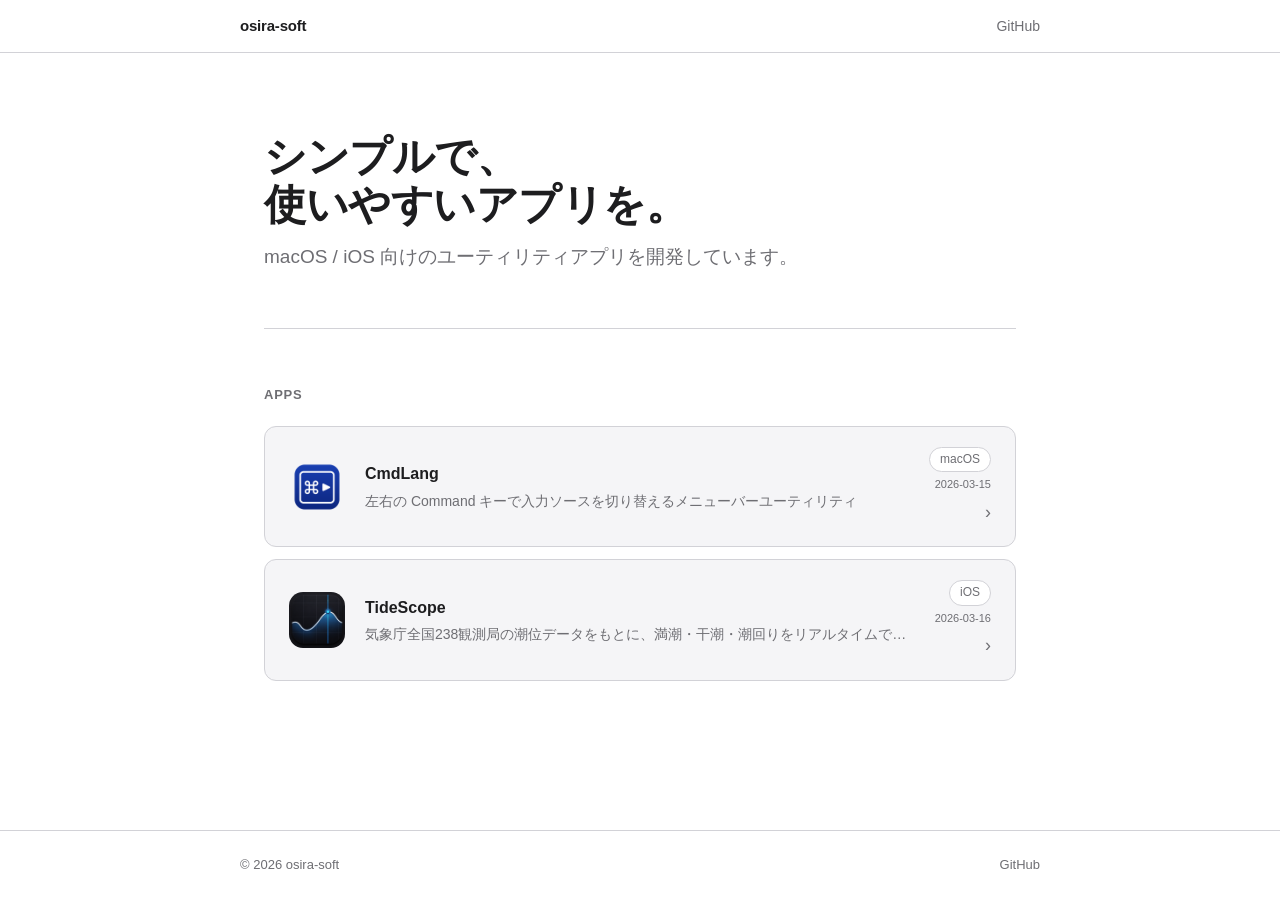
==== index.html @ 42b9dfdc "UPD デザイン変更" ====
<!DOCTYPE html>
<html lang="ja">
<head>
  <meta charset="UTF-8">
  <meta name="viewport" content="width=device-width, initial-scale=1.0">
  <title>osira-soft</title>
  <meta name="description" content="osira-soft が開発する macOS / iOS アプリの一覧です。">
  <link rel="icon" type="image/svg+xml" href="/logo.svg">
  <link rel="stylesheet" href="style.css">
</head>
<body>

<header>
  <div class="header-inner">
    <a href="index.html" class="header-logo">osira-soft</a>
    <nav>
      <a href="https://github.com/osira-soft">GitHub</a>
    </nav>
  </div>
</header>

<main class="page">
  <div class="top-hero">
    <h1>シンプルで、<br>使いやすいアプリを。</h1>
    <p>macOS / iOS 向けのユーティリティアプリを開発しています。</p>
  </div>

  <div class="apps-section">
    <h2>Apps</h2>
    <div class="app-list">

      <a href="cmdlang/index.html" class="app-card">
        <img src="cmdlang/icon.png" alt="CmdLang" class="app-icon">
        <div class="app-info">
          <h3>CmdLang</h3>
          <p>左右の Command キーで入力ソースを切り替えるメニューバーユーティリティ</p>
        </div>
        <div class="app-meta">
          <span class="badge macos">macOS</span>
          <span class="app-updated">2026-03-15</span>
          <span class="arrow">›</span>
        </div>
      </a>

      <a href="tidescope/index.html" class="app-card">
        <img src="tidescope/icon.png" alt="TideScope" class="app-icon">
        <div class="app-info">
          <h3>TideScope</h3>
          <p>気象庁全国238観測局の潮位データをもとに、満潮・干潮・潮回りをリアルタイムで確認</p>
        </div>
        <div class="app-meta">
          <span class="badge ios">iOS</span>
          <span class="app-updated">2026-03-16</span>
          <span class="arrow">›</span>
        </div>
      </a>

      <!-- 今後のアプリはここに追加 -->

    </div>
  </div>
</main>

<footer>
  <div class="footer-inner">
    <span>© 2026 osira-soft</span>
    <div class="footer-links">
      <a href="https://github.com/osira-soft">GitHub</a>
    </div>
  </div>
</footer>

</body>
</html>
---- style.css ----
*, *::before, *::after {
  box-sizing: border-box;
  margin: 0;
  padding: 0;
}

:root {
  --bg: #ffffff;
  --surface: #f5f5f7;
  --border: #d2d2d7;
  --text: #1d1d1f;
  --text-secondary: #6e6e73;
  --accent: #0071e3;
  --accent-hover: #0077ed;
  --radius: 12px;
  --max-width: 800px;
}

@media (prefers-color-scheme: dark) {
  :root {
    --bg: #000000;
    --surface: #1c1c1e;
    --border: #38383a;
    --text: #f5f5f7;
    --text-secondary: #98989d;
    --accent: #2997ff;
    --accent-hover: #47a6ff;
  }
}

html {
  font-family: -apple-system, BlinkMacSystemFont, "Helvetica Neue", Arial, sans-serif;
  font-size: 17px;
  line-height: 1.6;
  color: var(--text);
  background: var(--bg);
  -webkit-font-smoothing: antialiased;
}

body {
  min-height: 100vh;
  display: flex;
  flex-direction: column;
}

a {
  color: var(--accent);
  text-decoration: none;
}
a:hover {
  text-decoration: underline;
}

/* ── Header ── */
header {
  border-bottom: 1px solid var(--border);
  padding: 0 24px;
}
.header-inner {
  max-width: var(--max-width);
  margin: 0 auto;
  height: 52px;
  display: flex;
  align-items: center;
  justify-content: space-between;
}
.header-logo {
  font-size: 15px;
  font-weight: 600;
  color: var(--text);
  text-decoration: none;
  letter-spacing: -0.2px;
}
.header-logo:hover {
  text-decoration: none;
}
nav {
  display: flex;
  gap: 24px;
}
nav a {
  font-size: 14px;
  color: var(--text-secondary);
}
nav a:hover {
  color: var(--text);
  text-decoration: none;
}

/* ── Page wrapper ── */
.page {
  max-width: var(--max-width);
  margin: 0 auto;
  padding: 0 24px;
  width: 100%;
}

/* ── Hero (top page) ── */
.top-hero {
  padding: 80px 0 56px;
  border-bottom: 1px solid var(--border);
}
.top-hero h1 {
  font-size: 42px;
  font-weight: 700;
  letter-spacing: -0.5px;
  line-height: 1.15;
  margin-bottom: 12px;
}
.top-hero p {
  font-size: 19px;
  color: var(--text-secondary);
}

/* ── Apps list ── */
.apps-section {
  padding: 56px 0;
}
.apps-section h2 {
  font-size: 13px;
  font-weight: 600;
  text-transform: uppercase;
  letter-spacing: 0.06em;
  color: var(--text-secondary);
  margin-bottom: 20px;
}
.app-list {
  display: flex;
  flex-direction: column;
  gap: 12px;
}
.app-card {
  display: flex;
  align-items: center;
  gap: 20px;
  padding: 20px 24px;
  background: var(--surface);
  border: 1px solid var(--border);
  border-radius: var(--radius);
  text-decoration: none;
  color: var(--text);
  transition: background 0.1s;
}
.app-card:hover {
  background: var(--border);
  text-decoration: none;
}
.app-icon {
  width: 56px;
  height: 56px;
  border-radius: 14px;
  flex-shrink: 0;
  object-fit: contain;
}
.app-info {
  flex: 1;
  min-width: 0;
}
.app-info h3 {
  font-size: 16px;
  font-weight: 600;
  margin-bottom: 3px;
}
.app-info p {
  font-size: 14px;
  color: var(--text-secondary);
  white-space: nowrap;
  overflow: hidden;
  text-overflow: ellipsis;
}
.app-meta {
  display: flex;
  flex-direction: column;
  align-items: flex-end;
  gap: 4px;
  flex-shrink: 0;
}
.app-updated {
  font-size: 11px;
  color: var(--text-secondary);
}
.badge {
  display: inline-block;
  padding: 2px 10px;
  border-radius: 980px;
  font-size: 12px;
  font-weight: 500;
  background: var(--bg);
  border: 1px solid var(--border);
  color: var(--text-secondary);
}
.badge.macos { color: #6e6e73; }
.badge.ios   { color: #6e6e73; }
.arrow {
  color: var(--text-secondary);
  font-size: 18px;
}

/* ── App hero (individual page) ── */
.app-hero {
  padding: 64px 0 52px;
  border-bottom: 1px solid var(--border);
}
.app-hero-title {
  display: flex;
  align-items: center;
  gap: 16px;
  margin-bottom: 16px;
}
.app-hero-icon {
  width: 56px;
  height: 56px;
  border-radius: 14px;
  object-fit: contain;
  flex-shrink: 0;
}
.app-hero h1 {
  font-size: 40px;
  font-weight: 700;
  letter-spacing: -0.4px;
  margin-bottom: 10px;
}
.app-hero .tagline {
  font-size: 20px;
  color: var(--text-secondary);
  margin-bottom: 28px;
}
.btn {
  display: inline-block;
  padding: 11px 26px;
  background: var(--accent);
  color: #fff;
  border-radius: 980px;
  font-size: 15px;
  font-weight: 500;
  transition: background 0.15s;
  text-decoration: none;
}
.btn:hover {
  background: var(--accent-hover);
  text-decoration: none;
}
.btn-ghost {
  background: transparent;
  color: var(--accent);
  border: 1px solid var(--border);
  margin-left: 10px;
}
.btn-ghost:hover {
  background: var(--surface);
}
.app-hero-sub {
  margin-top: 16px;
  font-size: 13px;
  color: var(--text-secondary);
}

/* ── Section ── */
.section {
  padding: 52px 0;
  border-bottom: 1px solid var(--border);
}
.section-label {
  font-size: 13px;
  font-weight: 600;
  text-transform: uppercase;
  letter-spacing: 0.06em;
  color: var(--accent);
  margin-bottom: 10px;
}
.section-title {
  font-size: 28px;
  font-weight: 700;
  letter-spacing: -0.3px;
  margin-bottom: 10px;
}
.section-desc {
  font-size: 16px;
  color: var(--text-secondary);
  margin-bottom: 32px;
}

/* ── Features grid ── */
.features-grid {
  display: grid;
  grid-template-columns: repeat(auto-fit, minmax(190px, 1fr));
  gap: 12px;
}
.feature-card {
  background: var(--surface);
  border: 1px solid var(--border);
  border-radius: var(--radius);
  padding: 20px;
}
.feature-icon {
  font-size: 24px;
  margin-bottom: 10px;
}
.feature-card h3 {
  font-size: 14px;
  font-weight: 600;
  margin-bottom: 5px;
}
.feature-card p {
  font-size: 13px;
  color: var(--text-secondary);
  line-height: 1.5;
}

/* ── How steps ── */
.how-steps {
  border: 1px solid var(--border);
  border-radius: var(--radius);
  overflow: hidden;
}
.how-step {
  display: flex;
  align-items: flex-start;
  gap: 18px;
  padding: 20px 24px;
  background: var(--surface);
}
.how-step + .how-step {
  border-top: 1px solid var(--border);
}
.step-num {
  flex-shrink: 0;
  width: 26px;
  height: 26px;
  border-radius: 50%;
  background: var(--accent);
  color: #fff;
  font-size: 12px;
  font-weight: 700;
  display: flex;
  align-items: center;
  justify-content: center;
}
.how-step h3 {
  font-size: 14px;
  font-weight: 600;
  margin-bottom: 3px;
}
.how-step p {
  font-size: 13px;
  color: var(--text-secondary);
}

/* ── Requirements ── */
.req-list {
  list-style: none;
  border: 1px solid var(--border);
  border-radius: var(--radius);
  overflow: hidden;
}
.req-list li {
  display: flex;
  justify-content: space-between;
  padding: 13px 20px;
  font-size: 14px;
  background: var(--surface);
}
.req-list li + li {
  border-top: 1px solid var(--border);
}
.req-list .label {
  color: var(--text-secondary);
}

/* ── Privacy prose ── */
.prose {
  padding: 64px 0;
}
.prose h1 {
  font-size: 34px;
  font-weight: 700;
  margin-bottom: 6px;
}
.prose .updated {
  font-size: 14px;
  color: var(--text-secondary);
  margin-bottom: 48px;
}
.prose h2 {
  font-size: 20px;
  font-weight: 600;
  margin: 36px 0 10px;
}
.prose p, .prose ul {
  font-size: 15px;
  color: var(--text-secondary);
  line-height: 1.7;
}
.prose ul {
  padding-left: 22px;
  margin-top: 6px;
}
.prose ul li { margin-bottom: 4px; }

/* ── Mockup ── */
.mockup {
  background: var(--surface);
  border: 1px solid var(--border);
  border-radius: var(--radius);
  overflow: hidden;
}
.mockup-bar {
  height: 34px;
  background: var(--border);
  display: flex;
  align-items: center;
  padding: 0 14px;
  gap: 7px;
}
.dot {
  width: 11px;
  height: 11px;
  border-radius: 50%;
  background: var(--text-secondary);
  opacity: 0.35;
}
.mockup-body {
  padding: 32px 20px;
  display: flex;
  flex-direction: column;
  gap: 8px;
}
.menu-item {
  display: flex;
  align-items: center;
  gap: 10px;
  padding: 7px 12px;
  border-radius: 7px;
  font-size: 13px;
}
.menu-item.active {
  background: var(--accent);
  color: #fff;
}
.menu-item .shortcut {
  margin-left: auto;
  opacity: 0.6;
  font-size: 11px;
  font-family: monospace;
}
.menu-divider {
  height: 1px;
  background: var(--border);
  margin: 2px 0;
}
.menubar-row {
  display: flex;
  align-items: center;
  justify-content: flex-end;
  gap: 14px;
  font-size: 12px;
  padding: 6px 14px;
  border-bottom: 1px solid var(--border);
  color: var(--text-secondary);
}
.menubar-badge {
  background: var(--bg);
  border: 1px solid var(--border);
  border-radius: 4px;
  padding: 2px 7px;
  font-size: 11px;
  font-weight: 500;
  color: var(--text);
}

/* ── Footer ── */
footer {
  margin-top: auto;
  border-top: 1px solid var(--border);
  padding: 24px;
  font-size: 13px;
  color: var(--text-secondary);
}
.footer-inner {
  max-width: var(--max-width);
  margin: 0 auto;
  display: flex;
  justify-content: space-between;
  align-items: center;
  gap: 16px;
  flex-wrap: wrap;
}
.footer-links {
  display: flex;
  gap: 18px;
}
.footer-links a {
  color: var(--text-secondary);
}
.footer-links a:hover {
  color: var(--text);
}

@media (max-width: 600px) {
  .top-hero h1 { font-size: 30px; }
  .app-hero h1 { font-size: 30px; }
  .app-hero .tagline { font-size: 17px; }
  .section-title { font-size: 23px; }
  .btn-ghost { display: none; }
  .footer-inner { flex-direction: column; align-items: flex-start; }
}
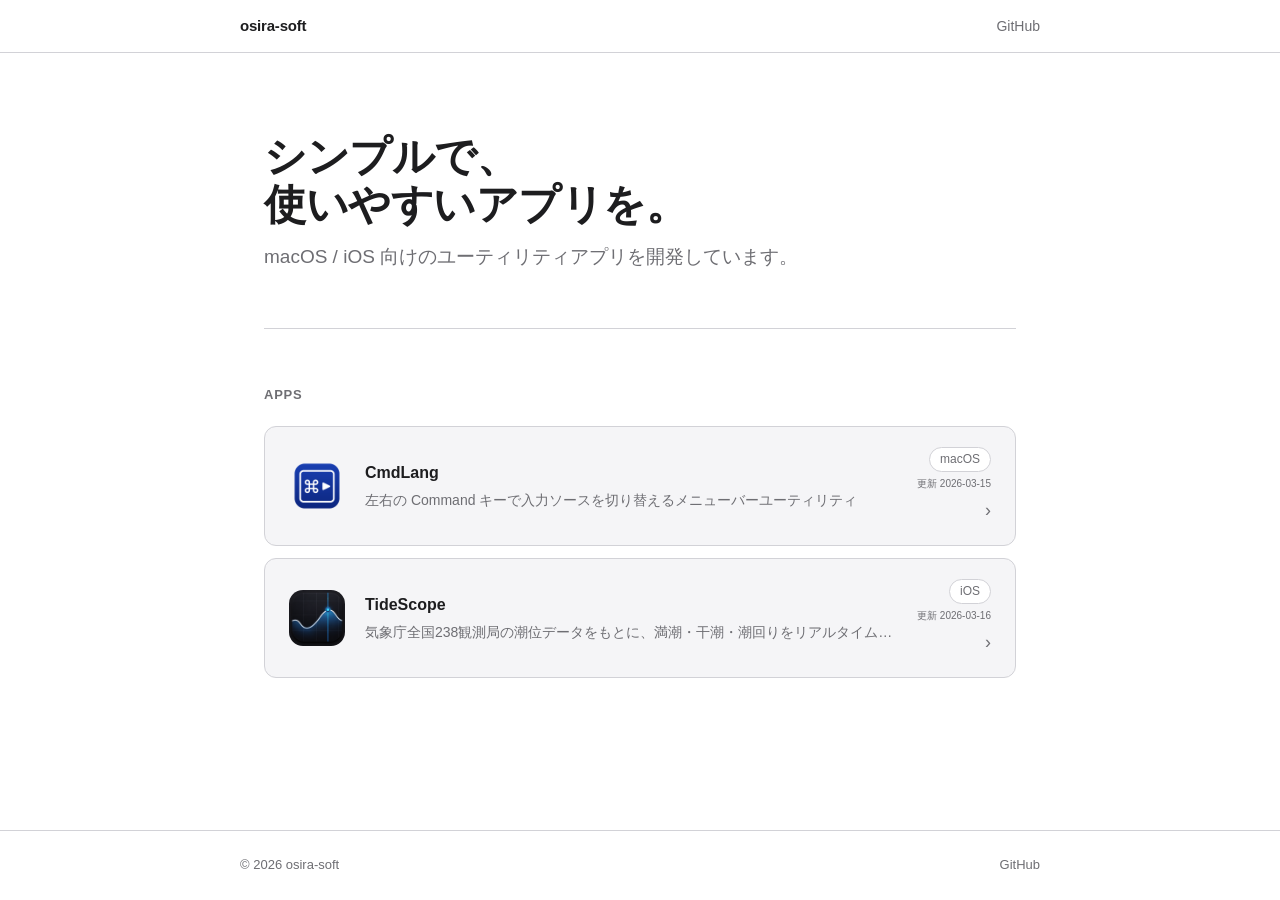
==== commit 56c41e2e: "UPD デザイン変更" ====
--- a/index.html
+++ b/index.html
@@ -37,7 +37,7 @@
         </div>
         <div class="app-meta">
           <span class="badge macos">macOS</span>
-          <span class="app-updated">2026-03-15</span>
+          <span class="app-updated">更新 2026-03-15</span>
           <span class="arrow">›</span>
         </div>
       </a>
@@ -50,7 +50,7 @@
         </div>
         <div class="app-meta">
           <span class="badge ios">iOS</span>
-          <span class="app-updated">2026-03-16</span>
+          <span class="app-updated">更新 2026-03-16</span>
           <span class="arrow">›</span>
         </div>
       </a>
--- a/style.css
+++ b/style.css
@@ -176,7 +176,7 @@
   flex-shrink: 0;
 }
 .app-updated {
-  font-size: 11px;
+  font-size: 10px;
   color: var(--text-secondary);
 }
 .badge {
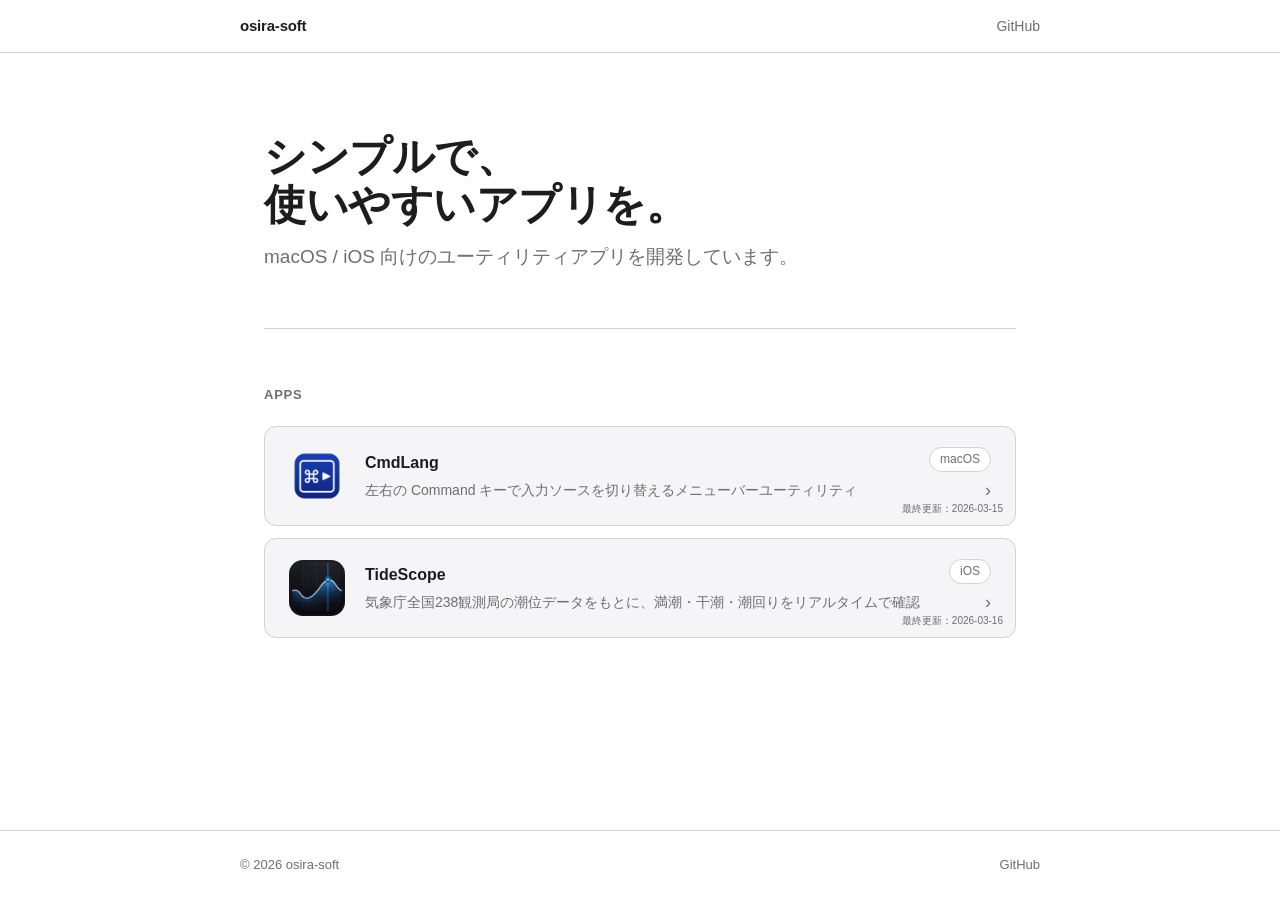
==== commit 221401ad: "UPD デザイン変更" ====
--- a/index.html
+++ b/index.html
@@ -37,9 +37,9 @@
         </div>
         <div class="app-meta">
           <span class="badge macos">macOS</span>
-          <span class="app-updated">更新 2026-03-15</span>
           <span class="arrow">›</span>
         </div>
+        <span class="app-updated">最終更新：2026-03-15</span>
       </a>
 
       <a href="tidescope/index.html" class="app-card">
@@ -50,9 +50,9 @@
         </div>
         <div class="app-meta">
           <span class="badge ios">iOS</span>
-          <span class="app-updated">更新 2026-03-16</span>
           <span class="arrow">›</span>
         </div>
+        <span class="app-updated">最終更新：2026-03-16</span>
       </a>
 
       <!-- 今後のアプリはここに追加 -->
--- a/style.css
+++ b/style.css
@@ -130,6 +130,7 @@
   gap: 12px;
 }
 .app-card {
+  position: relative;
   display: flex;
   align-items: center;
   gap: 20px;
@@ -176,6 +177,9 @@
   flex-shrink: 0;
 }
 .app-updated {
+  position: absolute;
+  bottom: 8px;
+  right: 12px;
   font-size: 10px;
   color: var(--text-secondary);
 }
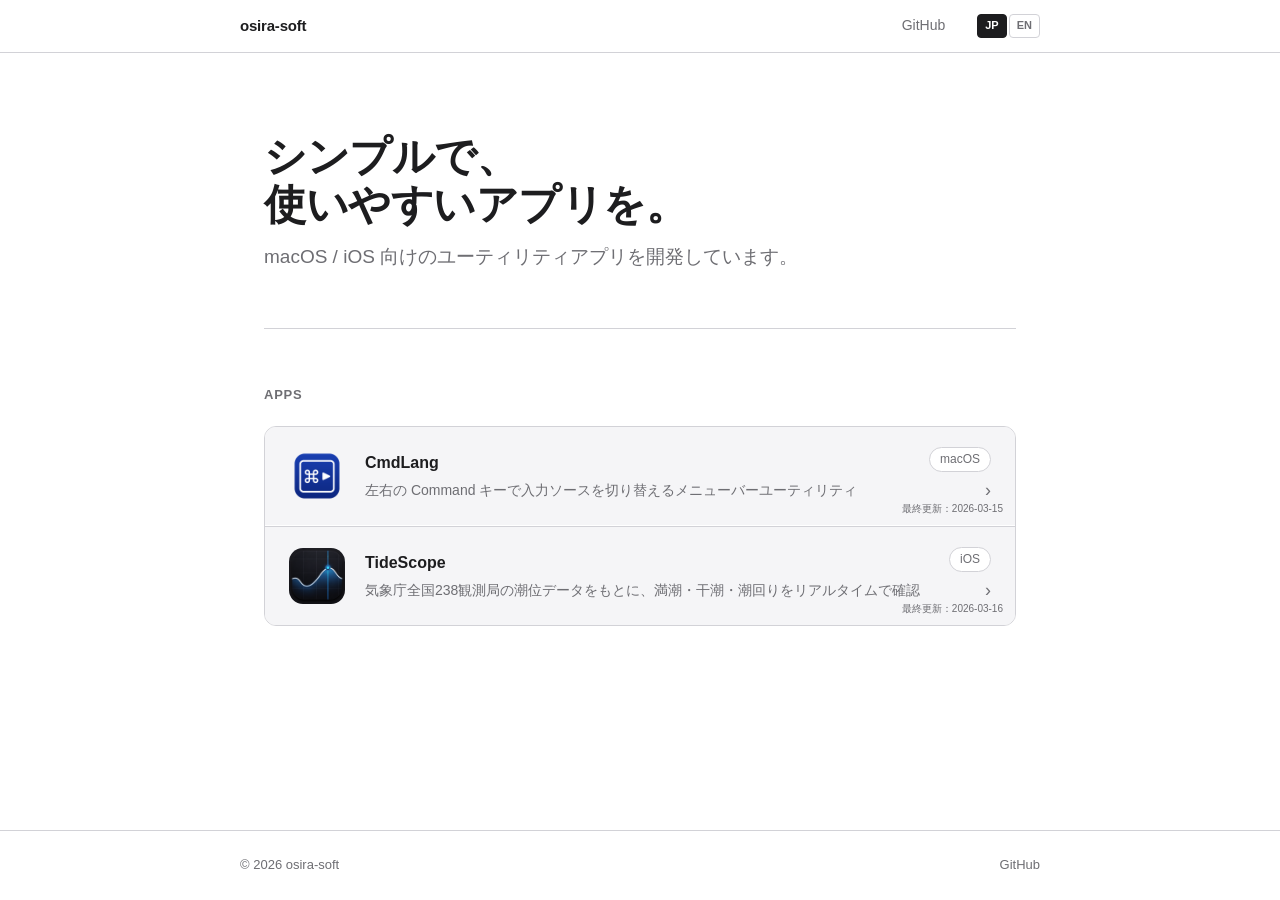
==== commit 299f3d32: "UPD 英語追加" ====
--- a/index.html
+++ b/index.html
@@ -15,14 +15,18 @@
     <a href="index.html" class="header-logo">osira-soft</a>
     <nav>
       <a href="https://github.com/osira-soft">GitHub</a>
+      <div class="lang-switch">
+        <button class="lang-btn" data-lang="ja">JP</button>
+        <button class="lang-btn" data-lang="en">EN</button>
+      </div>
     </nav>
   </div>
 </header>
 
 <main class="page">
   <div class="top-hero">
-    <h1>シンプルで、<br>使いやすいアプリを。</h1>
-    <p>macOS / iOS 向けのユーティリティアプリを開発しています。</p>
+    <h1 data-en="Simple,&lt;br&gt;easy-to-use apps.">シンプルで、<br>使いやすいアプリを。</h1>
+    <p data-en="Developing utility apps for macOS and iOS.">macOS / iOS 向けのユーティリティアプリを開発しています。</p>
   </div>
 
   <div class="apps-section">
@@ -33,26 +37,26 @@
         <img src="cmdlang/icon.png" alt="CmdLang" class="app-icon">
         <div class="app-info">
           <h3>CmdLang</h3>
-          <p>左右の Command キーで入力ソースを切り替えるメニューバーユーティリティ</p>
+          <p data-en="A menu bar utility that switches input sources using left/right Command keys.">左右の Command キーで入力ソースを切り替えるメニューバーユーティリティ</p>
         </div>
         <div class="app-meta">
           <span class="badge macos">macOS</span>
           <span class="arrow">›</span>
         </div>
-        <span class="app-updated">最終更新：2026-03-15</span>
+        <span class="app-updated" data-en="Updated: 2026-03-15">最終更新：2026-03-15</span>
       </a>
 
       <a href="tidescope/index.html" class="app-card">
         <img src="tidescope/icon.png" alt="TideScope" class="app-icon">
         <div class="app-info">
           <h3>TideScope</h3>
-          <p>気象庁全国238観測局の潮位データをもとに、満潮・干潮・潮回りをリアルタイムで確認</p>
+          <p data-en="Real-time tide info from 238 JMA stations — high/low tides, tidal cycles, and more.">気象庁全国238観測局の潮位データをもとに、満潮・干潮・潮回りをリアルタイムで確認</p>
         </div>
         <div class="app-meta">
           <span class="badge ios">iOS</span>
           <span class="arrow">›</span>
         </div>
-        <span class="app-updated">最終更新：2026-03-16</span>
+        <span class="app-updated" data-en="Updated: 2026-03-16">最終更新：2026-03-16</span>
       </a>
 
       <!-- 今後のアプリはここに追加 -->
@@ -70,5 +74,6 @@
   </div>
 </footer>
 
+<script src="lang.js"></script>
 </body>
 </html>
--- a/style.css
+++ b/style.css
@@ -86,6 +86,27 @@
   color: var(--text);
   text-decoration: none;
 }
+.lang-switch {
+  display: flex;
+  gap: 2px;
+  margin-left: 8px;
+}
+.lang-btn {
+  background: none;
+  border: 1px solid var(--border);
+  border-radius: 4px;
+  color: var(--text-secondary);
+  cursor: pointer;
+  font-size: 11px;
+  font-weight: 600;
+  padding: 2px 7px;
+  line-height: 1.6;
+}
+.lang-btn.active {
+  background: var(--text);
+  color: var(--bg);
+  border-color: var(--text);
+}
 
 /* ── Page wrapper ── */
 .page {
@@ -127,7 +148,10 @@
 .app-list {
   display: flex;
   flex-direction: column;
-  gap: 12px;
+  gap: 1px;
+  border: 1px solid var(--border);
+  border-radius: var(--radius);
+  overflow: hidden;
 }
 .app-card {
   position: relative;
@@ -136,8 +160,6 @@
   gap: 20px;
   padding: 20px 24px;
   background: var(--surface);
-  border: 1px solid var(--border);
-  border-radius: var(--radius);
   text-decoration: none;
   color: var(--text);
   transition: background 0.1s;
@@ -145,6 +167,9 @@
 .app-card:hover {
   background: var(--border);
   text-decoration: none;
+}
+.app-card + .app-card {
+  border-top: 1px solid var(--border);
 }
 .app-icon {
   width: 56px;
@@ -350,6 +375,43 @@
   color: var(--text-secondary);
 }
 
+/* ── Screenshots ── */
+.screenshots {
+  display: flex;
+  flex-direction: column;
+  gap: 40px;
+}
+.screenshot-row {
+  display: flex;
+  flex-direction: column;
+  align-items: flex-start;
+  gap: 12px;
+}
+.screenshot-desc h3 {
+  font-size: 15px;
+  font-weight: 600;
+  margin-bottom: 4px;
+}
+.screenshot-desc p {
+  font-size: 14px;
+  color: var(--text-secondary);
+  line-height: 1.6;
+}
+.screenshot-iphone {
+  height: 480px;
+  width: auto;
+  border-radius: 20px;
+  box-shadow: 0 4px 20px rgba(0,0,0,0.12);
+  flex-shrink: 0;
+}
+.screenshot-mac {
+  height: 240px;
+  width: auto;
+  border-radius: 10px;
+  box-shadow: 0 4px 20px rgba(0,0,0,0.12);
+  flex-shrink: 0;
+}
+
 /* ── Requirements ── */
 .req-list {
   list-style: none;
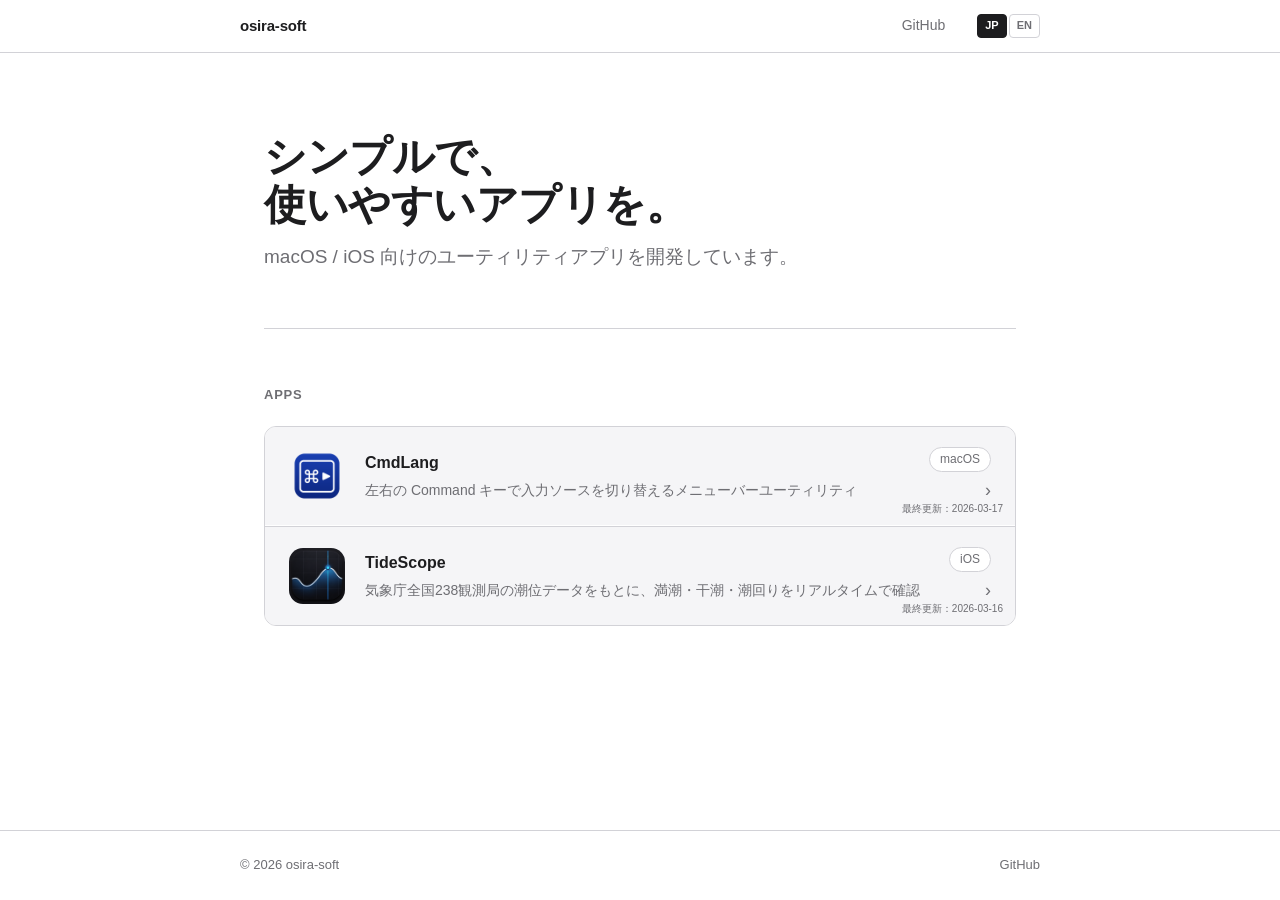
==== commit a47de6da: "CMdLang 最終更新日" ====
--- a/index.html
+++ b/index.html
@@ -43,7 +43,7 @@
           <span class="badge macos">macOS</span>
           <span class="arrow">›</span>
         </div>
-        <span class="app-updated" data-en="Updated: 2026-03-15">最終更新：2026-03-15</span>
+        <span class="app-updated" data-en="Updated: 2026-03-17">最終更新：2026-03-17</span>
       </a>
 
       <a href="tidescope/index.html" class="app-card">
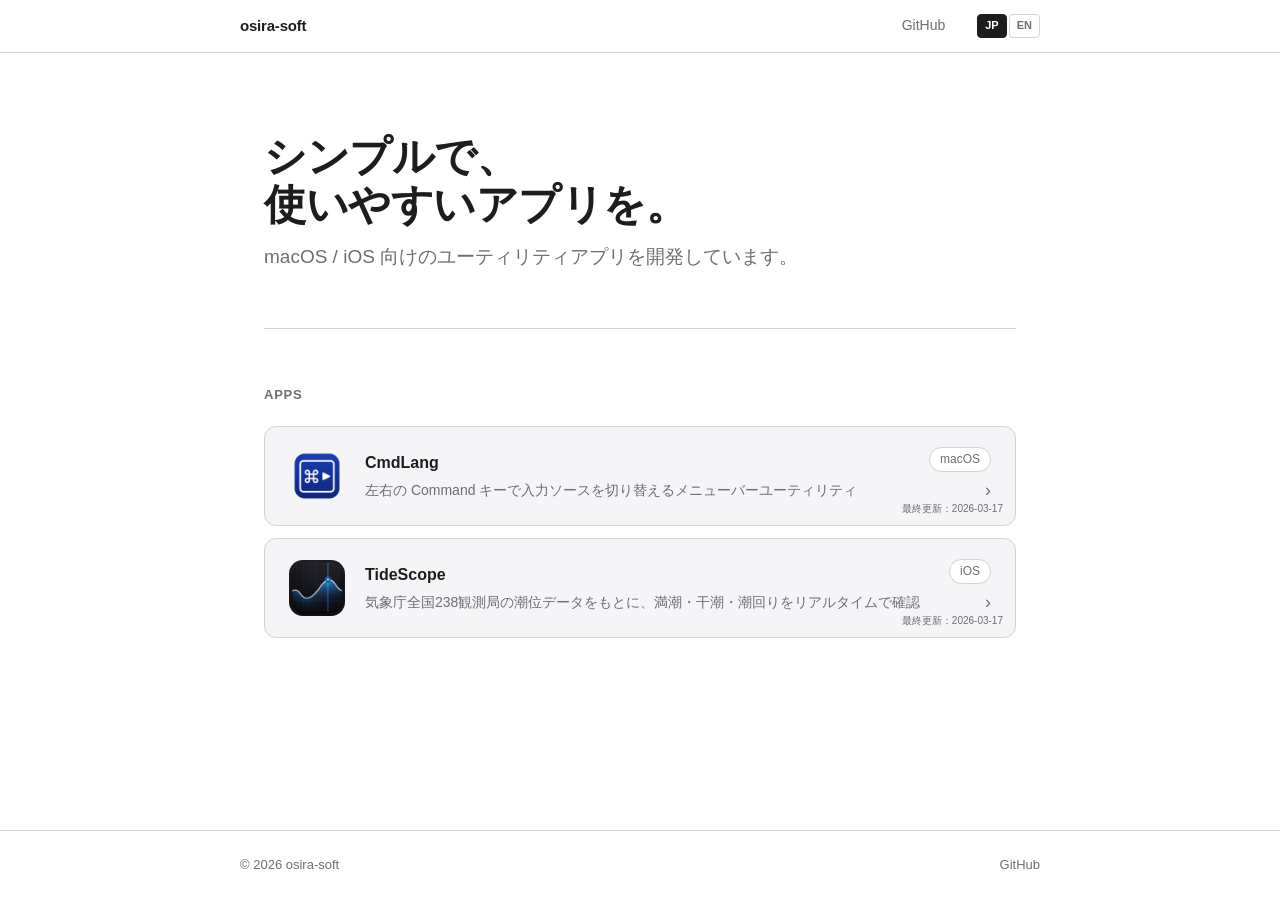
==== commit 7bd8dc04: "TideScopeスクリーンショット" ====
--- a/index.html
+++ b/index.html
@@ -56,7 +56,7 @@
           <span class="badge ios">iOS</span>
           <span class="arrow">›</span>
         </div>
-        <span class="app-updated" data-en="Updated: 2026-03-16">最終更新：2026-03-16</span>
+        <span class="app-updated" data-en="Updated: 2026-03-17">最終更新：2026-03-17</span>
       </a>
 
       <!-- 今後のアプリはここに追加 -->
--- a/style.css
+++ b/style.css
@@ -148,10 +148,7 @@
 .app-list {
   display: flex;
   flex-direction: column;
-  gap: 1px;
-  border: 1px solid var(--border);
-  border-radius: var(--radius);
-  overflow: hidden;
+  gap: 12px;
 }
 .app-card {
   position: relative;
@@ -160,6 +157,8 @@
   gap: 20px;
   padding: 20px 24px;
   background: var(--surface);
+  border: 1px solid var(--border);
+  border-radius: var(--radius);
   text-decoration: none;
   color: var(--text);
   transition: background 0.1s;
@@ -167,9 +166,6 @@
 .app-card:hover {
   background: var(--border);
   text-decoration: none;
-}
-.app-card + .app-card {
-  border-top: 1px solid var(--border);
 }
 .app-icon {
   width: 56px;
@@ -397,6 +393,17 @@
   color: var(--text-secondary);
   line-height: 1.6;
 }
+.screenshot-pair {
+  display: flex;
+  gap: 12px;
+}
+.screenshot-watch {
+  height: 180px;
+  width: auto;
+  border-radius: 10px;
+  box-shadow: 0 4px 20px rgba(0,0,0,0.12);
+  flex-shrink: 0;
+}
 .screenshot-iphone {
   height: 480px;
   width: auto;
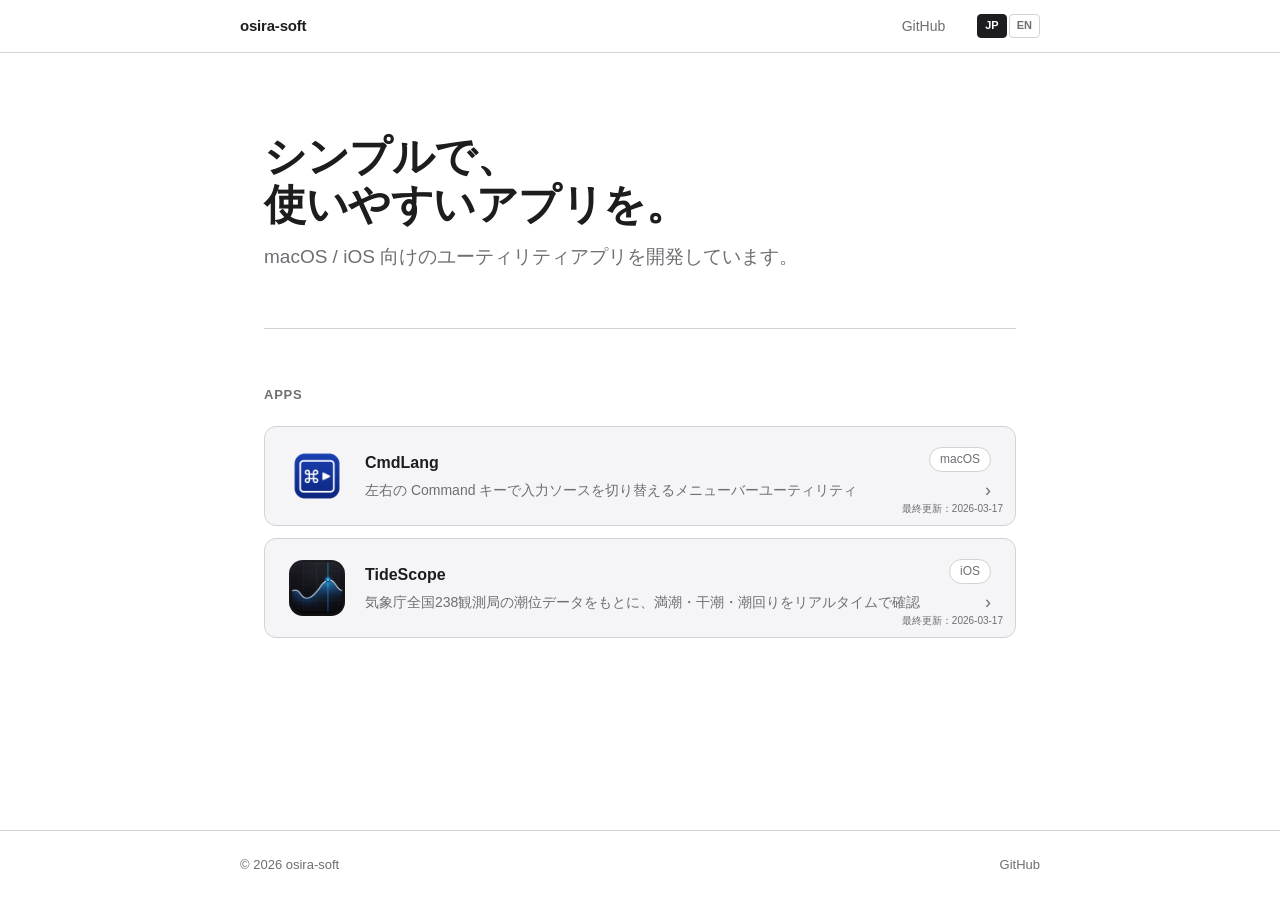
==== commit 631e3bad: "ハンバーガーメニュー化" ====
--- a/index.html
+++ b/index.html
@@ -13,6 +13,7 @@
 <header>
   <div class="header-inner">
     <a href="index.html" class="header-logo">osira-soft</a>
+    <button class="nav-toggle" aria-label="メニュー"><svg viewBox="0 0 24 24" fill="none" stroke="currentColor" stroke-width="2" stroke-linecap="round"><line x1="3" y1="6" x2="21" y2="6"/><line x1="3" y1="12" x2="21" y2="12"/><line x1="3" y1="18" x2="21" y2="18"/></svg></button>
     <nav>
       <a href="https://github.com/osira-soft">GitHub</a>
       <div class="lang-switch">
--- a/style.css
+++ b/style.css
@@ -77,6 +77,7 @@
 nav {
   display: flex;
   gap: 24px;
+  align-items: center;
 }
 nav a {
   font-size: 14px;
@@ -85,6 +86,21 @@
 nav a:hover {
   color: var(--text);
   text-decoration: none;
+}
+
+/* ── ハンバーガーボタン（モバイル用） ── */
+.nav-toggle {
+  display: none;
+  background: none;
+  border: none;
+  cursor: pointer;
+  padding: 4px;
+  color: var(--text);
+}
+.nav-toggle svg {
+  display: block;
+  width: 22px;
+  height: 22px;
 }
 .lang-switch {
   display: flex;
@@ -570,10 +586,69 @@
 }
 
 @media (max-width: 600px) {
+  .top-hero { padding: 48px 0 36px; }
   .top-hero h1 { font-size: 30px; }
+  .top-hero p { font-size: 16px; }
+  .app-hero { padding: 40px 0 36px; }
   .app-hero h1 { font-size: 30px; }
   .app-hero .tagline { font-size: 17px; }
+  .section { padding: 36px 0; }
   .section-title { font-size: 23px; }
   .btn-ghost { display: none; }
+
+  /* ハンバーガーメニュー */
+  .nav-toggle { display: block; }
+  nav {
+    display: none;
+    position: absolute;
+    top: 52px;
+    left: 0;
+    right: 0;
+    flex-direction: column;
+    gap: 0;
+    background: var(--bg);
+    border-bottom: 1px solid var(--border);
+    padding: 8px 24px 12px;
+    z-index: 100;
+  }
+  nav.open { display: flex; }
+  nav a {
+    font-size: 15px;
+    padding: 10px 0;
+    border-bottom: 1px solid var(--border);
+  }
+  nav a:last-of-type { border-bottom: none; }
+  .lang-switch { margin-left: 0; margin-top: 8px; }
+  header { position: relative; }
+
+  /* アプリカード説明文の折り返し */
+  .app-info p {
+    white-space: normal;
+  }
+  .app-card {
+    padding: 16px;
+    gap: 14px;
+  }
+
+  /* スクリーンショットをビューポート幅に収める */
+  .screenshot-iphone {
+    height: auto;
+    width: 100%;
+    max-width: 280px;
+  }
+  .screenshot-mac {
+    height: auto;
+    width: 100%;
+  }
+  .screenshot-watch {
+    height: auto;
+    width: 120px;
+  }
+  .screenshot-pair {
+    flex-direction: column;
+    align-items: flex-start;
+  }
+
+  /* フッター */
   .footer-inner { flex-direction: column; align-items: flex-start; }
 }
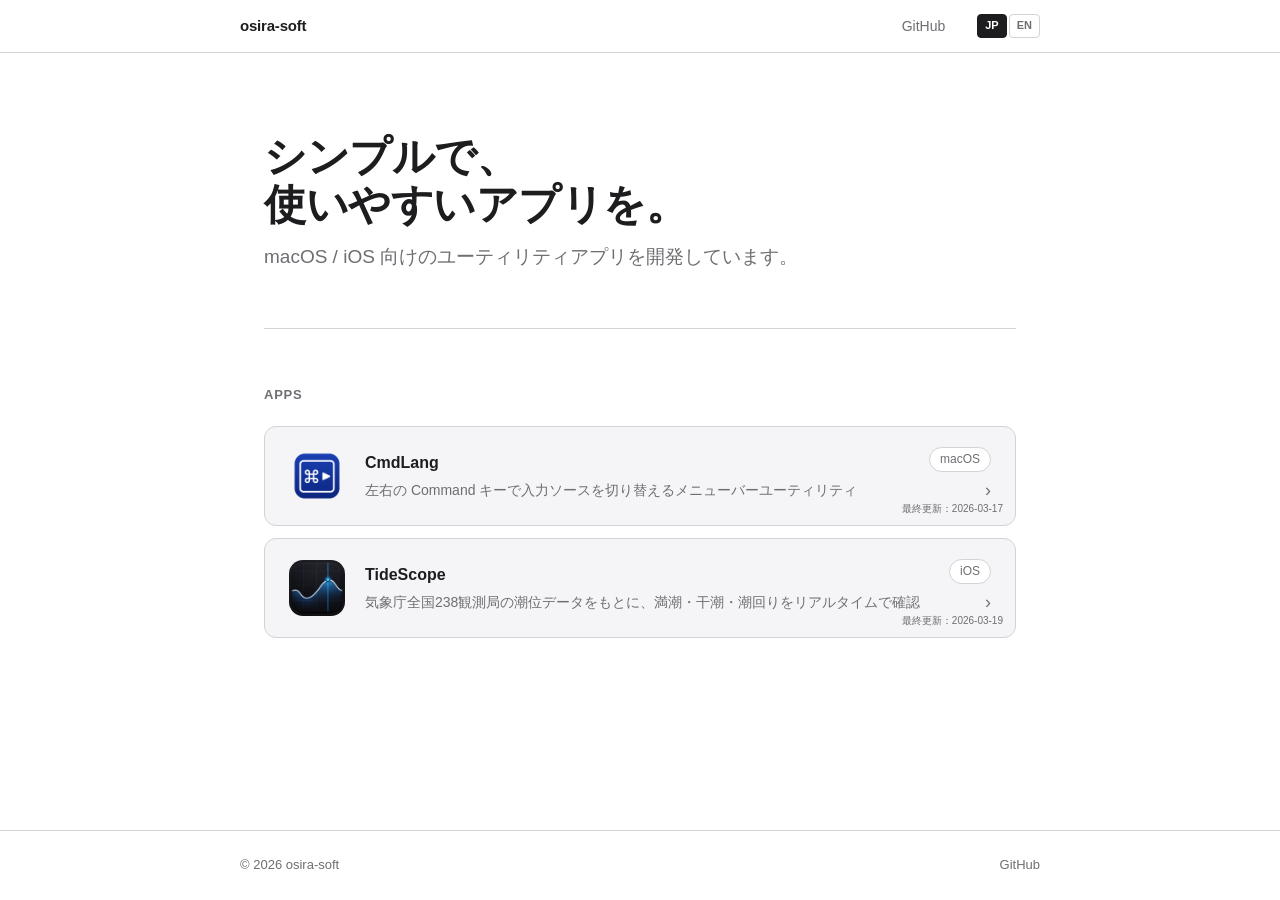
==== commit 4d6d710c: "TideScope公開" ====
--- a/index.html
+++ b/index.html
@@ -57,7 +57,7 @@
           <span class="badge ios">iOS</span>
           <span class="arrow">›</span>
         </div>
-        <span class="app-updated" data-en="Updated: 2026-03-17">最終更新：2026-03-17</span>
+        <span class="app-updated" data-en="Updated: 2026-03-19">最終更新：2026-03-19</span>
       </a>
 
       <!-- 今後のアプリはここに追加 -->
